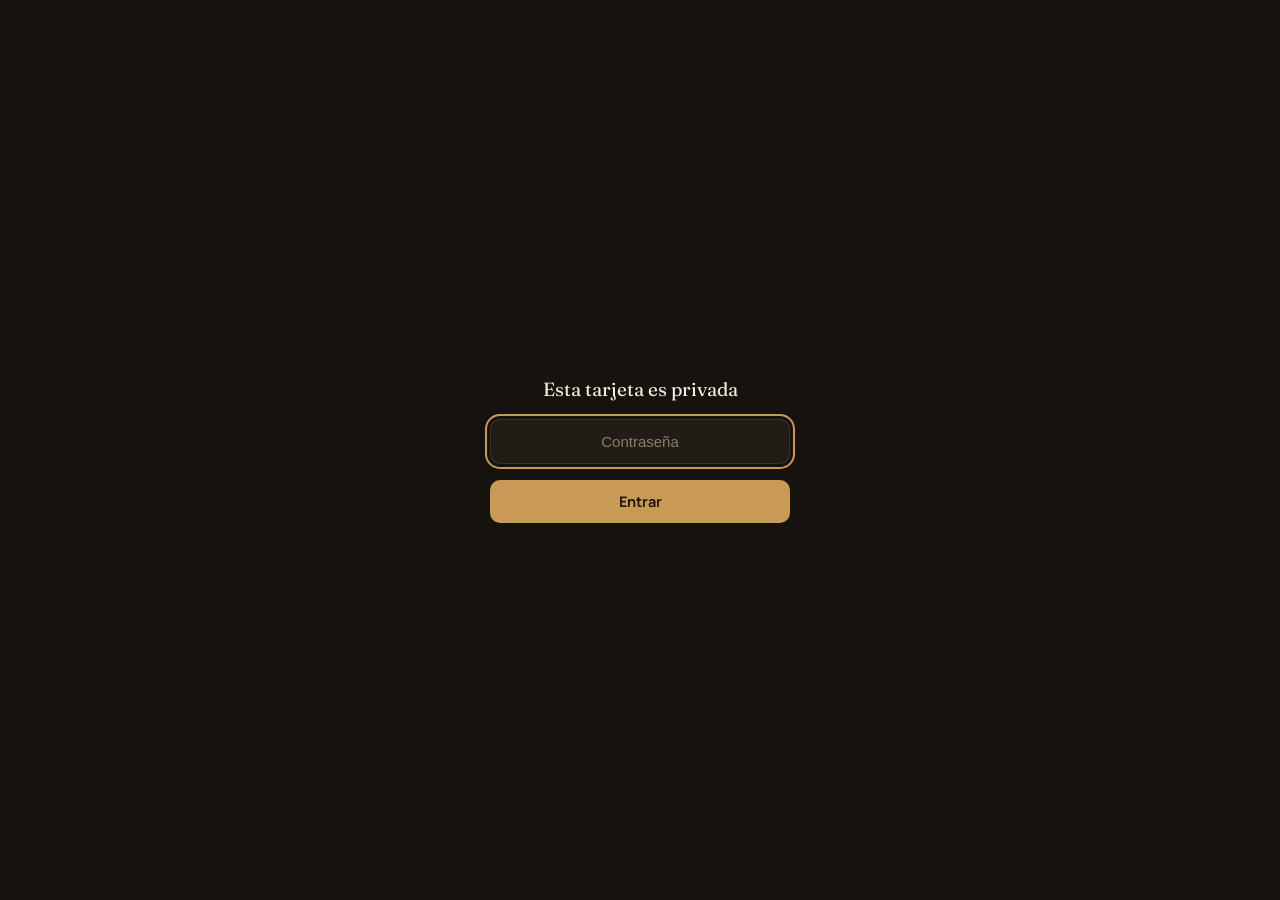
==== nfc-10/index.html @ 18b9fecb "n" ====
<!DOCTYPE html>
<html lang="es">
<head>
<meta charset="UTF-8">
<meta name="viewport" content="width=device-width, initial-scale=1, viewport-fit=cover">
<title>Tarjeta digital</title>
<meta name="description" content="Tarjeta de presentación digital">

<link rel="preconnect" href="https://fonts.googleapis.com">
<link rel="preconnect" href="https://fonts.gstatic.com" crossorigin>
<link href="https://fonts.googleapis.com/css2?family=Fraunces:opsz,wght@9..144,500;9..144,600&family=Manrope:wght@400;500;600;700&display=swap" rel="stylesheet">

<link rel="stylesheet" href="style.css">
</head>
<body>

  <!-- Password gate: shown only if data.js defines a password. Client-side only, see README. -->
  <div class="gate" id="gate" hidden>
    <form class="gate__form" id="gateForm" autocomplete="off">
      <p class="gate__label">Esta tarjeta es privada</p>
      <input class="gate__input" id="gateInput" type="password" placeholder="Contraseña" inputmode="text" autofocus>
      <button class="gate__submit" type="submit">Entrar</button>
      <p class="gate__error" id="gateError" hidden>Contraseña incorrecta</p>
    </form>
  </div>

  <main class="stage">
    <section class="card" id="card">

      <header class="id">
        <div class="id__avatar" id="avatar"></div>
        <h1 class="id__name" id="name"></h1>
        <p class="id__role" id="role"></p>
      </header>

      <div class="rule"></div>

      <nav class="links" id="links"></nav>

      <footer class="foot">
        <p class="foot__text" id="footText"></p>
      </footer>

    </section>
  </main>

  <script src="data.js"></script>
  <script src="script.js"></script>
</body>
</html>
---- nfc-10/style.css ----
/* ---------------------------------------------
   Tokens
--------------------------------------------- */
:root{
  --bg: #16120E;
  --surface: #221C16;
  --surface-2: #2A2219;
  --ink: #F3ECE0;
  --ink-soft: #B6A98F;
  --ink-faint: #8A7E68;
  --brass: #C89A56;
  --brass-dim: rgba(200, 154, 86, 0.28);
  --shadow: rgba(0, 0, 0, 0.5);

  --font-display: "Fraunces", serif;
  --font-body: "Manrope", sans-serif;

  --radius-card: 22px;
  --radius-row: 0px;
  --max-width: 420px;
}

*{ box-sizing: border-box; }

html, body{
  height: 100%;
}

body{
  margin: 0;
  background:
    radial-gradient(120% 90% at 50% -10%, #201911 0%, var(--bg) 55%);
  color: var(--ink);
  font-family: var(--font-body);
  -webkit-font-smoothing: antialiased;
  text-rendering: optimizeLegibility;
}

::selection{
  background: var(--brass-dim);
  color: var(--ink);
}

a{ color: inherit; text-decoration: none; }

button{
  font-family: inherit;
  border: none;
  background: none;
  color: inherit;
  cursor: pointer;
}

/* Visible keyboard focus everywhere */
:focus-visible{
  outline: 2px solid var(--brass);
  outline-offset: 3px;
  border-radius: 4px;
}

/* ---------------------------------------------
   Stage / Card
--------------------------------------------- */
.stage{
  min-height: 100dvh;
  display: flex;
  align-items: center;
  justify-content: center;
  padding: 28px 16px 40px;
}

.card{
  width: 100%;
  max-width: var(--max-width);
  background: var(--surface);
  border: 1px solid rgba(255,255,255,0.06);
  border-radius: var(--radius-card);
  box-shadow:
    0 30px 70px var(--shadow),
    0 1px 0 rgba(255,255,255,0.03) inset;
  padding: 40px 28px 8px;
  opacity: 0;
  transform: translateY(14px);
}

.card.is-ready{
  animation: rise 640ms cubic-bezier(.2,.7,.2,1) forwards;
}

@keyframes rise{
  to{ opacity: 1; transform: translateY(0); }
}

@media (prefers-reduced-motion: reduce){
  .card{ opacity: 1; transform: none; }
  .card.is-ready{ animation: none; }
}

/* ---------------------------------------------
   Identity block
--------------------------------------------- */
.id{
  display: flex;
  flex-direction: column;
  align-items: center;
  text-align: center;
  gap: 14px;
}

.id__avatar{
  width: 84px;
  height: 84px;
  border-radius: 50%;
  background: var(--surface-2);
  border: 1px solid var(--brass-dim);
  background-size: cover;
  background-position: center;
  display: flex;
  align-items: center;
  justify-content: center;
  font-family: var(--font-display);
  font-size: 28px;
  font-weight: 600;
  color: var(--brass);
}

.id__name{
  font-family: var(--font-display);
  font-optical-sizing: auto;
  font-weight: 600;
  font-size: clamp(28px, 7vw, 34px);
  line-height: 1.1;
  margin: 0;
  letter-spacing: -0.01em;
}

.id__role{
  margin: 0;
  color: var(--ink-soft);
  font-size: 14.5px;
  font-weight: 500;
  max-width: 30ch;
}

/* ---------------------------------------------
   Rule
--------------------------------------------- */
.rule{
  width: 48px;
  height: 1px;
  margin: 28px auto 6px;
  background: linear-gradient(90deg, transparent, var(--brass), transparent);
}

/* ---------------------------------------------
   Links list
--------------------------------------------- */
.links{
  display: flex;
  flex-direction: column;
  margin-top: 6px;
}

.row{
  display: flex;
  align-items: center;
  gap: 14px;
  padding: 17px 4px;
  border-bottom: 1px solid rgba(255,255,255,0.07);
  transition: opacity 120ms ease;
}

.row:last-child{
  border-bottom: none;
}

a.row:active,
button.row:active{
  opacity: 0.6;
}

.row__icon{
  flex: none;
  width: 20px;
  height: 20px;
  color: var(--brass);
}
.row__icon svg{ width: 100%; height: 100%; display: block; }

.row__label{
  flex: 1 1 auto;
  font-size: 15px;
  font-weight: 500;
  color: var(--ink);
}

.row__sub{
  display: block;
  font-size: 12.5px;
  font-weight: 400;
  color: var(--ink-faint);
  margin-top: 2px;
}

.row__chevron{
  flex: none;
  width: 16px;
  height: 16px;
  color: var(--ink-faint);
  transition: transform 200ms ease;
}

.row[aria-expanded="true"] .row__chevron{
  transform: rotate(90deg);
  color: var(--brass);
}

/* Expandable payment panel */
.panel{
  overflow: hidden;
  max-height: 0;
  transition: max-height 260ms ease;
}
.panel.is-open{
  max-height: 320px;
}

.panel__inner{
  padding: 2px 4px 18px;
  display: flex;
  flex-direction: column;
  gap: 10px;
}

.method{
  display: flex;
  align-items: center;
  justify-content: space-between;
  gap: 12px;
  background: var(--surface-2);
  border-radius: 12px;
  padding: 10px 14px;
}

.method__text{
  display: flex;
  flex-direction: column;
  min-width: 0;
}

.method__name{
  font-size: 13px;
  color: var(--ink-faint);
}

.method__value{
  font-size: 14px;
  font-weight: 600;
  color: var(--ink);
  overflow: hidden;
  text-overflow: ellipsis;
  white-space: nowrap;
}

.method__copy{
  flex: none;
  font-size: 12.5px;
  font-weight: 600;
  color: var(--brass);
  padding: 6px 10px;
  border: 1px solid var(--brass-dim);
  border-radius: 8px;
}

.method__copy.is-copied{
  color: var(--ink);
  border-color: var(--ink-faint);
}

/* ---------------------------------------------
   Footer
--------------------------------------------- */
.foot{
  padding: 26px 4px 22px;
  text-align: center;
}

.foot__text{
  margin: 0;
  font-size: 11.5px;
  color: var(--ink-faint);
  letter-spacing: 0.01em;
}

/* ---------------------------------------------
   Password gate
--------------------------------------------- */
.gate{
  position: fixed;
  inset: 0;
  background: var(--bg);
  display: flex;
  align-items: center;
  justify-content: center;
  padding: 20px;
  z-index: 10;
}

.gate__form{
  width: 100%;
  max-width: 300px;
  display: flex;
  flex-direction: column;
  gap: 12px;
  text-align: center;
}

.gate__label{
  font-family: var(--font-display);
  font-size: 19px;
  color: var(--ink);
  margin: 0 0 6px;
}

.gate__input{
  background: var(--surface);
  border: 1px solid rgba(255,255,255,0.1);
  color: var(--ink);
  border-radius: 10px;
  padding: 13px 14px;
  font-size: 15px;
  text-align: center;
}

.gate__input::placeholder{ color: var(--ink-faint); }

.gate__submit{
  background: var(--brass);
  color: #1B1508;
  font-weight: 700;
  border-radius: 10px;
  padding: 12px;
  font-size: 14.5px;
  margin-top: 4px;
}

.gate__error{
  color: #D98066;
  font-size: 13px;
  margin: 2px 0 0;
}

/* ---------------------------------------------
   Small screens
--------------------------------------------- */
@media (max-width: 380px){
  .card{ padding: 34px 20px 6px; }
}
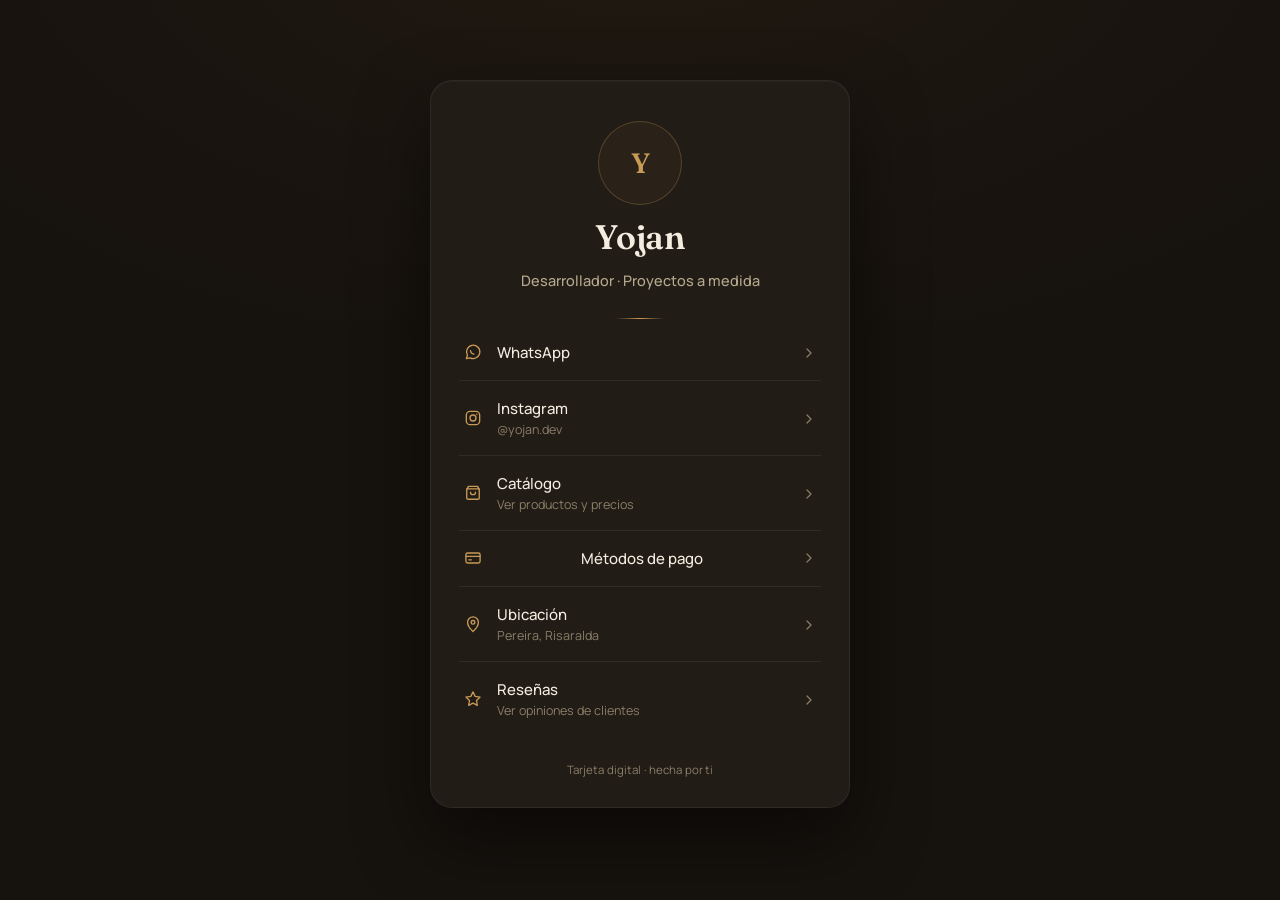
==== commit 69d4e970: "indexes" ====
--- a/nfc-10/index.html
+++ b/nfc-10/index.html
@@ -15,7 +15,8 @@
 <body>
 
   <!-- Password gate: shown only if data.js defines a password. Client-side only, see README. -->
-  <div class="gate" id="gate" hidden>
+  <!--
+<div class="gate" id="gate" hidden>
     <form class="gate__form" id="gateForm" autocomplete="off">
       <p class="gate__label">Esta tarjeta es privada</p>
       <input class="gate__input" id="gateInput" type="password" placeholder="Contraseña" inputmode="text" autofocus>
@@ -23,6 +24,7 @@
       <p class="gate__error" id="gateError" hidden>Contraseña incorrecta</p>
     </form>
   </div>
+-->
 
   <main class="stage">
     <section class="card" id="card">
